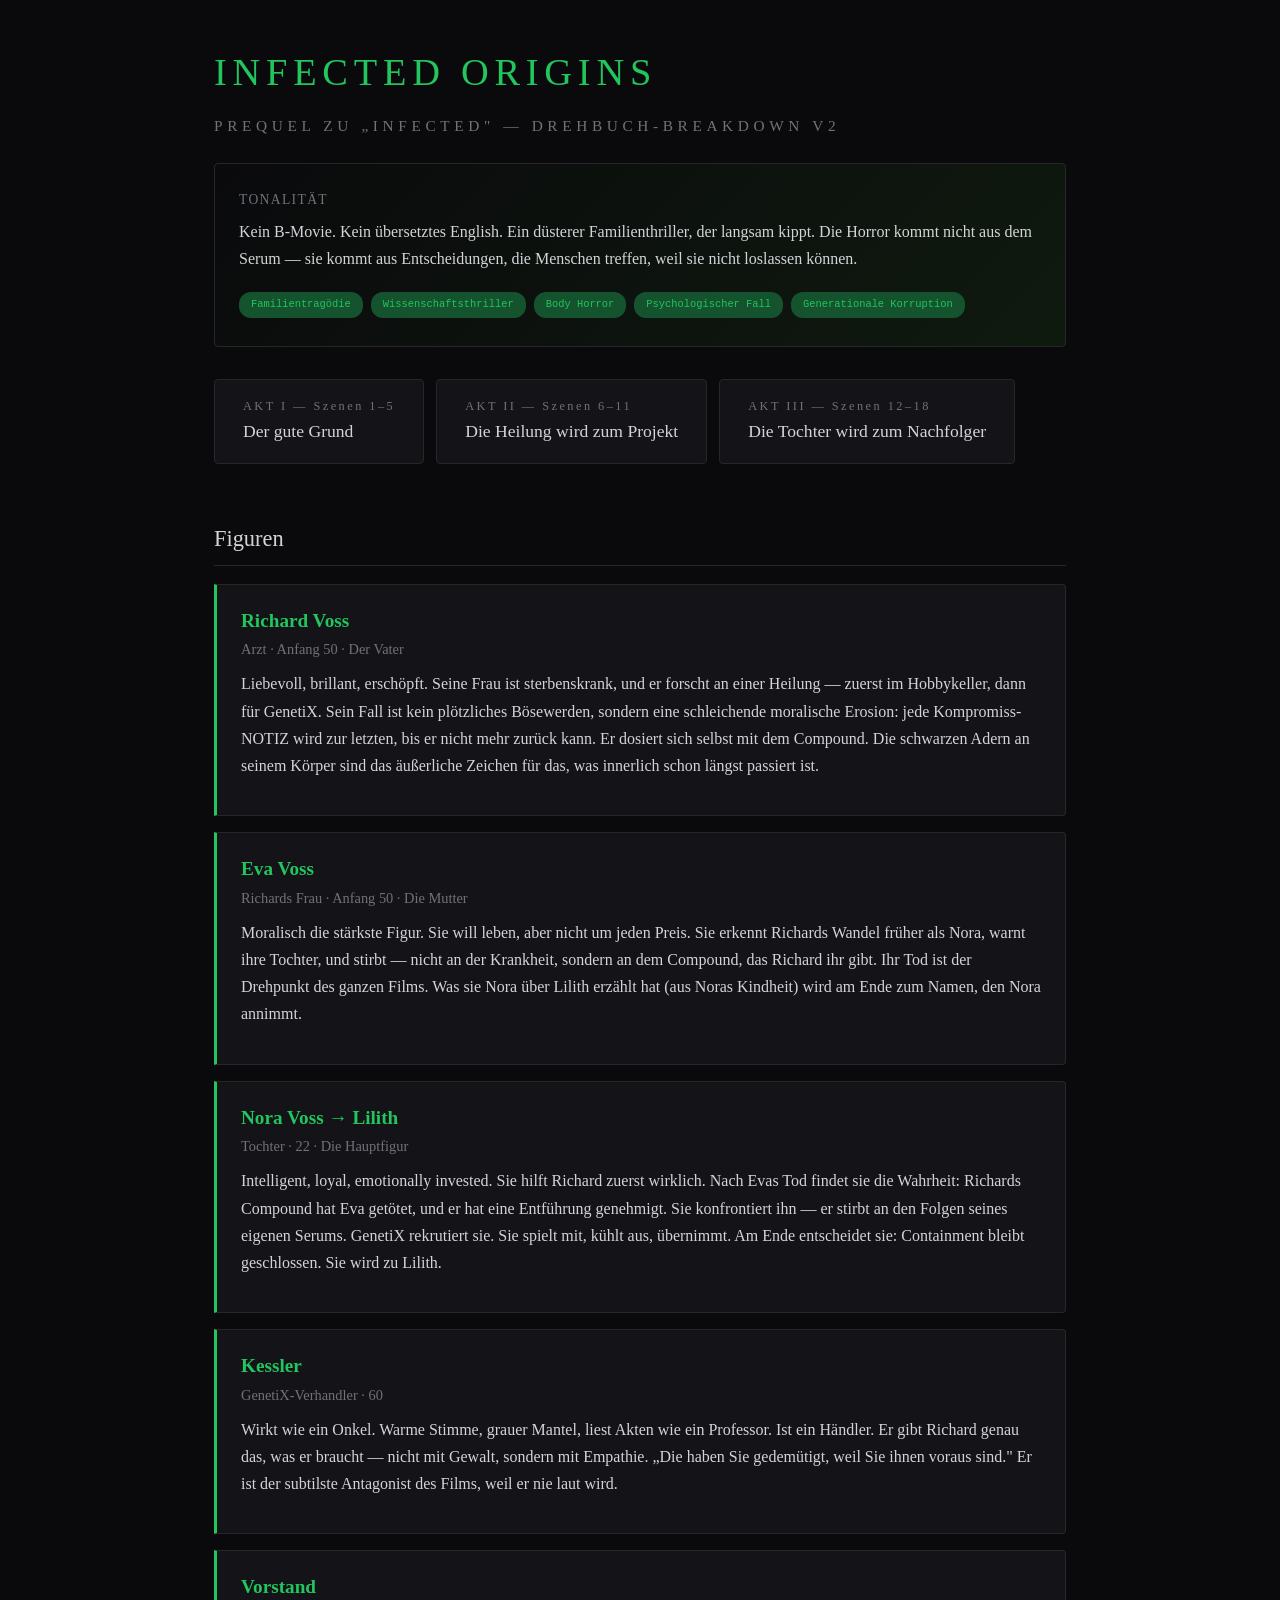
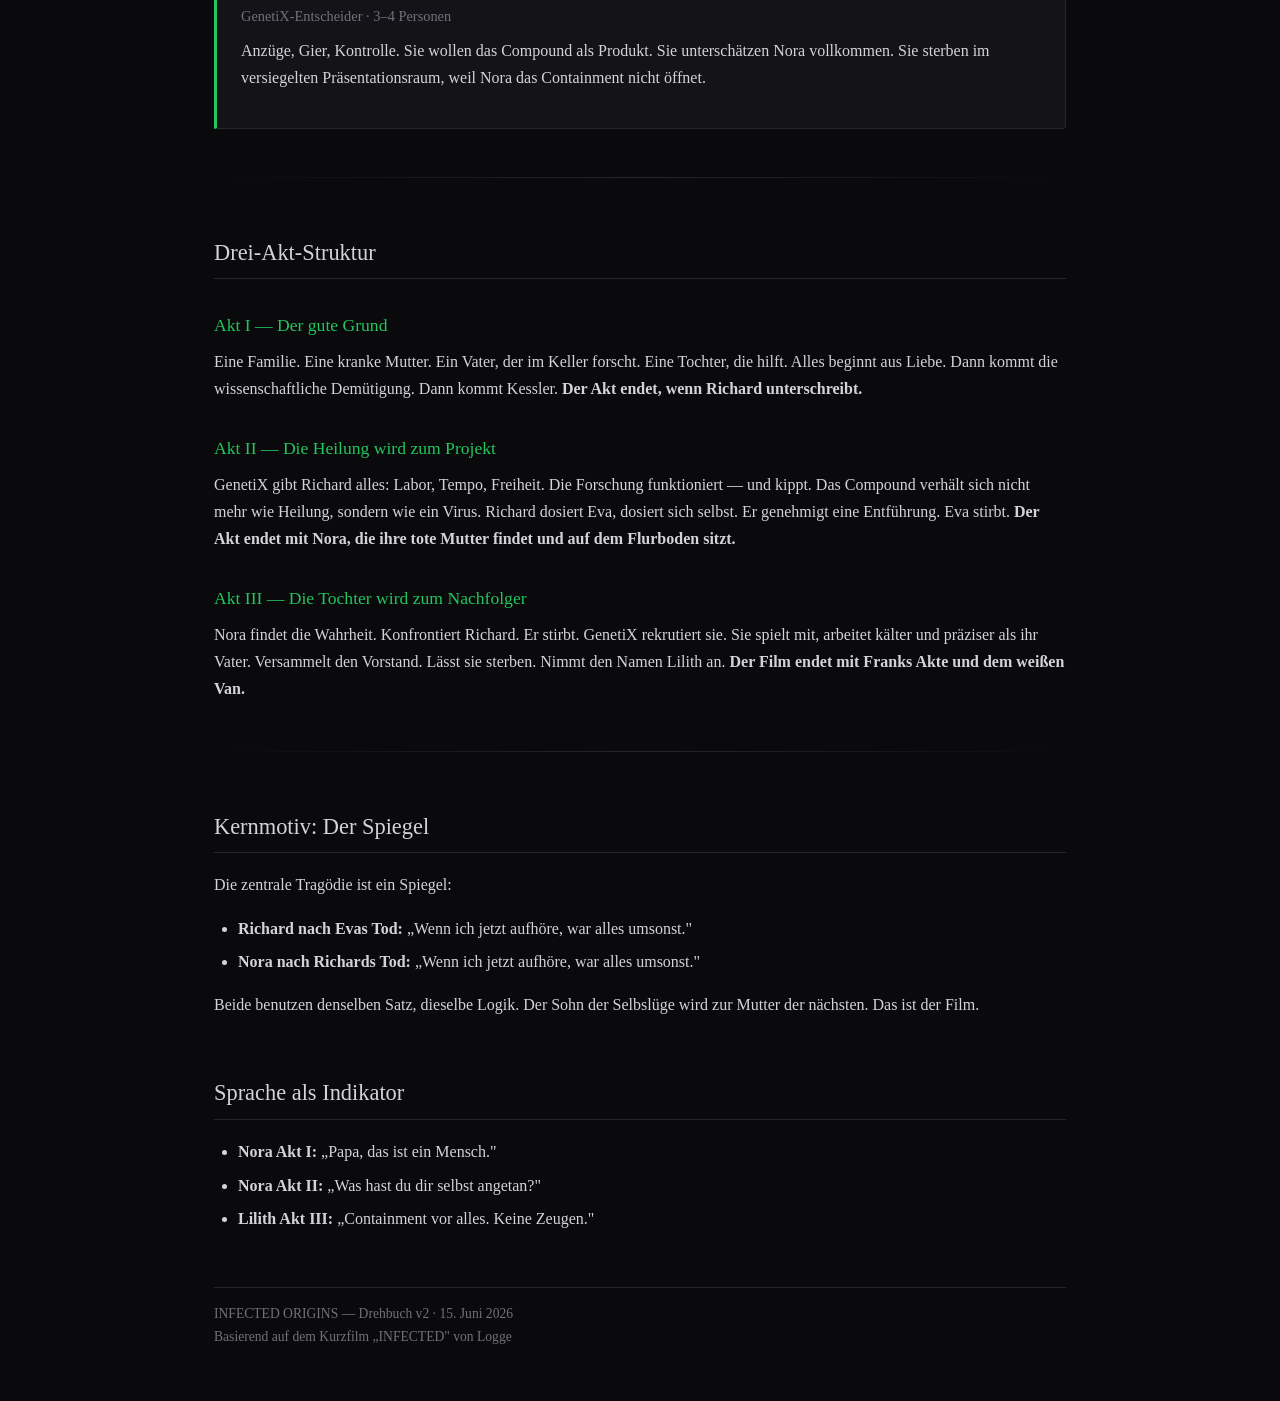
==== screenplay/html/index.html @ d0c457ff "Initial commit: screenplay v1+v2, HTML scene breakdowns, notes, GitHub Pages" ====
<!DOCTYPE html>
<html lang="de">
<head>
<meta charset="UTF-8">
<meta name="viewport" content="width=device-width, initial-scale=1.0">
<title>INFECTED ORIGINS — Drehbuch-Breakdown</title>
<style>
:root {
  --bg: #0a0a0c;
  --panel: #131318;
  --text: #d4d4d8;
  --muted: #71717a;
  --accent: #22c55e;
  --accent-dim: #14532d;
  --danger: #dc2626;
  --border: #27272a;
}
* { margin: 0; padding: 0; box-sizing: border-box; }
body {
  background: var(--bg);
  color: var(--text);
  font-family: 'Georgia', 'Times New Roman', serif;
  line-height: 1.7;
  max-width: 900px;
  margin: 0 auto;
  padding: 40px 24px;
}
h1 {
  font-size: 2.4em;
  letter-spacing: 0.15em;
  font-weight: 300;
  color: var(--accent);
  margin-bottom: 0.2em;
  text-transform: uppercase;
}
h1 .sub {
  display: block;
  font-size: 0.4em;
  color: var(--muted);
  letter-spacing: 0.3em;
  margin-top: 0.5em;
}
h2 {
  font-size: 1.4em;
  color: var(--text);
  margin-top: 2.5em;
  margin-bottom: 0.8em;
  padding-bottom: 0.3em;
  border-bottom: 1px solid var(--border);
  font-weight: 400;
}
h3 {
  font-size: 1.1em;
  color: var(--accent);
  margin-top: 1.8em;
  margin-bottom: 0.4em;
  font-weight: 400;
}
p { margin-bottom: 1em; }
ul { margin-left: 1.5em; margin-bottom: 1em; }
li { margin-bottom: 0.4em; }
a {
  color: var(--accent);
  text-decoration: none;
  border-bottom: 1px solid var(--accent-dim);
  transition: border-color 0.2s;
}
a:hover { border-color: var(--accent); }
.character-card {
  background: var(--panel);
  border: 1px solid var(--border);
  border-left: 3px solid var(--accent);
  padding: 20px 24px;
  margin-bottom: 16px;
  border-radius: 0 4px 4px 0;
}
.character-card .name {
  font-size: 1.2em;
  color: var(--accent);
  font-weight: 600;
}
.character-card .role {
  color: var(--muted);
  font-size: 0.9em;
  margin-bottom: 0.6em;
}
.act-nav {
  display: flex;
  gap: 12px;
  margin: 2em 0;
  flex-wrap: wrap;
}
.act-nav a {
  display: block;
  padding: 16px 28px;
  background: var(--panel);
  border: 1px solid var(--border);
  border-radius: 4px;
  text-decoration: none;
  color: var(--text);
  font-size: 1.1em;
  transition: all 0.2s;
}
.act-nav a:hover {
  border-color: var(--accent);
  color: var(--accent);
}
.act-nav a .num {
  display: block;
  font-size: 0.7em;
  color: var(--muted);
  letter-spacing: 0.2em;
}
.tone-box {
  background: linear-gradient(135deg, #0a0a0c 0%, #0f1a0f 100%);
  border: 1px solid var(--border);
  padding: 24px;
  border-radius: 4px;
  margin: 1.5em 0;
}
.theme-pill {
  display: inline-block;
  padding: 4px 12px;
  background: var(--accent-dim);
  color: var(--accent);
  border-radius: 12px;
  font-size: 0.8em;
  margin: 4px 4px 4px 0;
  font-family: monospace;
}
.divider {
  height: 1px;
  background: linear-gradient(90deg, transparent, var(--border), transparent);
  margin: 3em 0;
}
.footer {
  color: var(--muted);
  font-size: 0.85em;
  margin-top: 4em;
  padding-top: 1em;
  border-top: 1px solid var(--border);
}
</style>
</head>
<body>

<h1>INFECTED ORIGINS<span class="sub">Prequel zu „INFECTED" — Drehbuch-Breakdown v2</span></h1>

<div class="tone-box">
<p style="margin-bottom:0.5em; color:var(--muted); font-size:0.85em; letter-spacing:0.1em;">TONALITÄT</p>
<p>Kein B-Movie. Kein übersetztes English. Ein düsterer Familienthriller, der langsam kippt. Die Horror kommt nicht aus dem Serum — sie kommt aus Entscheidungen, die Menschen treffen, weil sie nicht loslassen können.</p>
<div style="margin-top:1em;">
<span class="theme-pill">Familientragödie</span>
<span class="theme-pill">Wissenschaftsthriller</span>
<span class="theme-pill">Body Horror</span>
<span class="theme-pill">Psychologischer Fall</span>
<span class="theme-pill">Generationale Korruption</span>
</div>
</div>

<div class="act-nav">
<a href="akt1.html"><span class="num">AKT I — Szenen 1–5</span>Der gute Grund</a>
<a href="akt2.html"><span class="num">AKT II — Szenen 6–11</span>Die Heilung wird zum Projekt</a>
<a href="akt3.html"><span class="num">AKT III — Szenen 12–18</span>Die Tochter wird zum Nachfolger</a>
</div>

<h2>Figuren</h2>

<div class="character-card">
<div class="name">Richard Voss</div>
<div class="role">Arzt · Anfang 50 · Der Vater</div>
<p>Liebevoll, brillant, erschöpft. Seine Frau ist sterbenskrank, und er forscht an einer Heilung — zuerst im Hobbykeller, dann für GenetiX. Sein Fall ist kein plötzliches Bösewerden, sondern eine schleichende moralische Erosion: jede Kompromiss-NOTIZ wird zur letzten, bis er nicht mehr zurück kann. Er dosiert sich selbst mit dem Compound. Die schwarzen Adern an seinem Körper sind das äußerliche Zeichen für das, was innerlich schon längst passiert ist.</p>
</div>

<div class="character-card">
<div class="name">Eva Voss</div>
<div class="role">Richards Frau · Anfang 50 · Die Mutter</div>
<p>Moralisch die stärkste Figur. Sie will leben, aber nicht um jeden Preis. Sie erkennt Richards Wandel früher als Nora, warnt ihre Tochter, und stirbt — nicht an der Krankheit, sondern an dem Compound, das Richard ihr gibt. Ihr Tod ist der Drehpunkt des ganzen Films. Was sie Nora über Lilith erzählt hat (aus Noras Kindheit) wird am Ende zum Namen, den Nora annimmt.</p>
</div>

<div class="character-card">
<div class="name">Nora Voss → Lilith</div>
<div class="role">Tochter · 22 · Die Hauptfigur</div>
<p>Intelligent, loyal, emotionally invested. Sie hilft Richard zuerst wirklich. Nach Evas Tod findet sie die Wahrheit: Richards Compound hat Eva getötet, und er hat eine Entführung genehmigt. Sie konfrontiert ihn — er stirbt an den Folgen seines eigenen Serums. GenetiX rekrutiert sie. Sie spielt mit, kühlt aus, übernimmt. Am Ende entscheidet sie: Containment bleibt geschlossen. Sie wird zu Lilith.</p>
</div>

<div class="character-card">
<div class="name">Kessler</div>
<div class="role">GenetiX-Verhandler · 60</div>
<p>Wirkt wie ein Onkel. Warme Stimme, grauer Mantel, liest Akten wie ein Professor. Ist ein Händler. Er gibt Richard genau das, was er braucht — nicht mit Gewalt, sondern mit Empathie. „Die haben Sie gedemütigt, weil Sie ihnen voraus sind." Er ist der subtilste Antagonist des Films, weil er nie laut wird.</p>
</div>

<div class="character-card">
<div class="name">Vorstand</div>
<div class="role">GenetiX-Entscheider · 3–4 Personen</div>
<p>Anzüge, Gier, Kontrolle. Sie wollen das Compound als Produkt. Sie unterschätzen Nora vollkommen. Sie sterben im versiegelten Präsentationsraum, weil Nora das Containment nicht öffnet.</p>
</div>

<div class="divider"></div>

<h2>Drei-Akt-Struktur</h2>

<h3>Akt I — Der gute Grund</h3>
<p>Eine Familie. Eine kranke Mutter. Ein Vater, der im Keller forscht. Eine Tochter, die hilft. Alles beginnt aus Liebe. Dann kommt die wissenschaftliche Demütigung. Dann kommt Kessler. <strong>Der Akt endet, wenn Richard unterschreibt.</strong></p>

<h3>Akt II — Die Heilung wird zum Projekt</h3>
<p>GenetiX gibt Richard alles: Labor, Tempo, Freiheit. Die Forschung funktioniert — und kippt. Das Compound verhält sich nicht mehr wie Heilung, sondern wie ein Virus. Richard dosiert Eva, dosiert sich selbst. Er genehmigt eine Entführung. Eva stirbt. <strong>Der Akt endet mit Nora, die ihre tote Mutter findet und auf dem Flurboden sitzt.</strong></p>

<h3>Akt III — Die Tochter wird zum Nachfolger</h3>
<p>Nora findet die Wahrheit. Konfrontiert Richard. Er stirbt. GenetiX rekrutiert sie. Sie spielt mit, arbeitet kälter und präziser als ihr Vater. Versammelt den Vorstand. Lässt sie sterben. Nimmt den Namen Lilith an. <strong>Der Film endet mit Franks Akte und dem weißen Van.</strong></p>

<div class="divider"></div>

<h2>Kernmotiv: Der Spiegel</h2>
<p>Die zentrale Tragödie ist ein Spiegel:</p>
<ul>
<li><strong>Richard nach Evas Tod:</strong> „Wenn ich jetzt aufhöre, war alles umsonst."</li>
<li><strong>Nora nach Richards Tod:</strong> „Wenn ich jetzt aufhöre, war alles umsonst."</li>
</ul>
<p>Beide benutzen denselben Satz, dieselbe Logik. Der Sohn der Selbslüge wird zur Mutter der nächsten. Das ist der Film.</p>

<h2>Sprache als Indikator</h2>
<ul>
<li><strong>Nora Akt I:</strong> „Papa, das ist ein Mensch."</li>
<li><strong>Nora Akt II:</strong> „Was hast du dir selbst angetan?"</li>
<li><strong>Lilith Akt III:</strong> „Containment vor alles. Keine Zeugen."</li>
</ul>

<div class="footer">
<p>INFECTED ORIGINS — Drehbuch v2 · 15. Juni 2026<br>
Basierend auf dem Kurzfilm „INFECTED" von Logge</p>
</div>

</body>
</html>
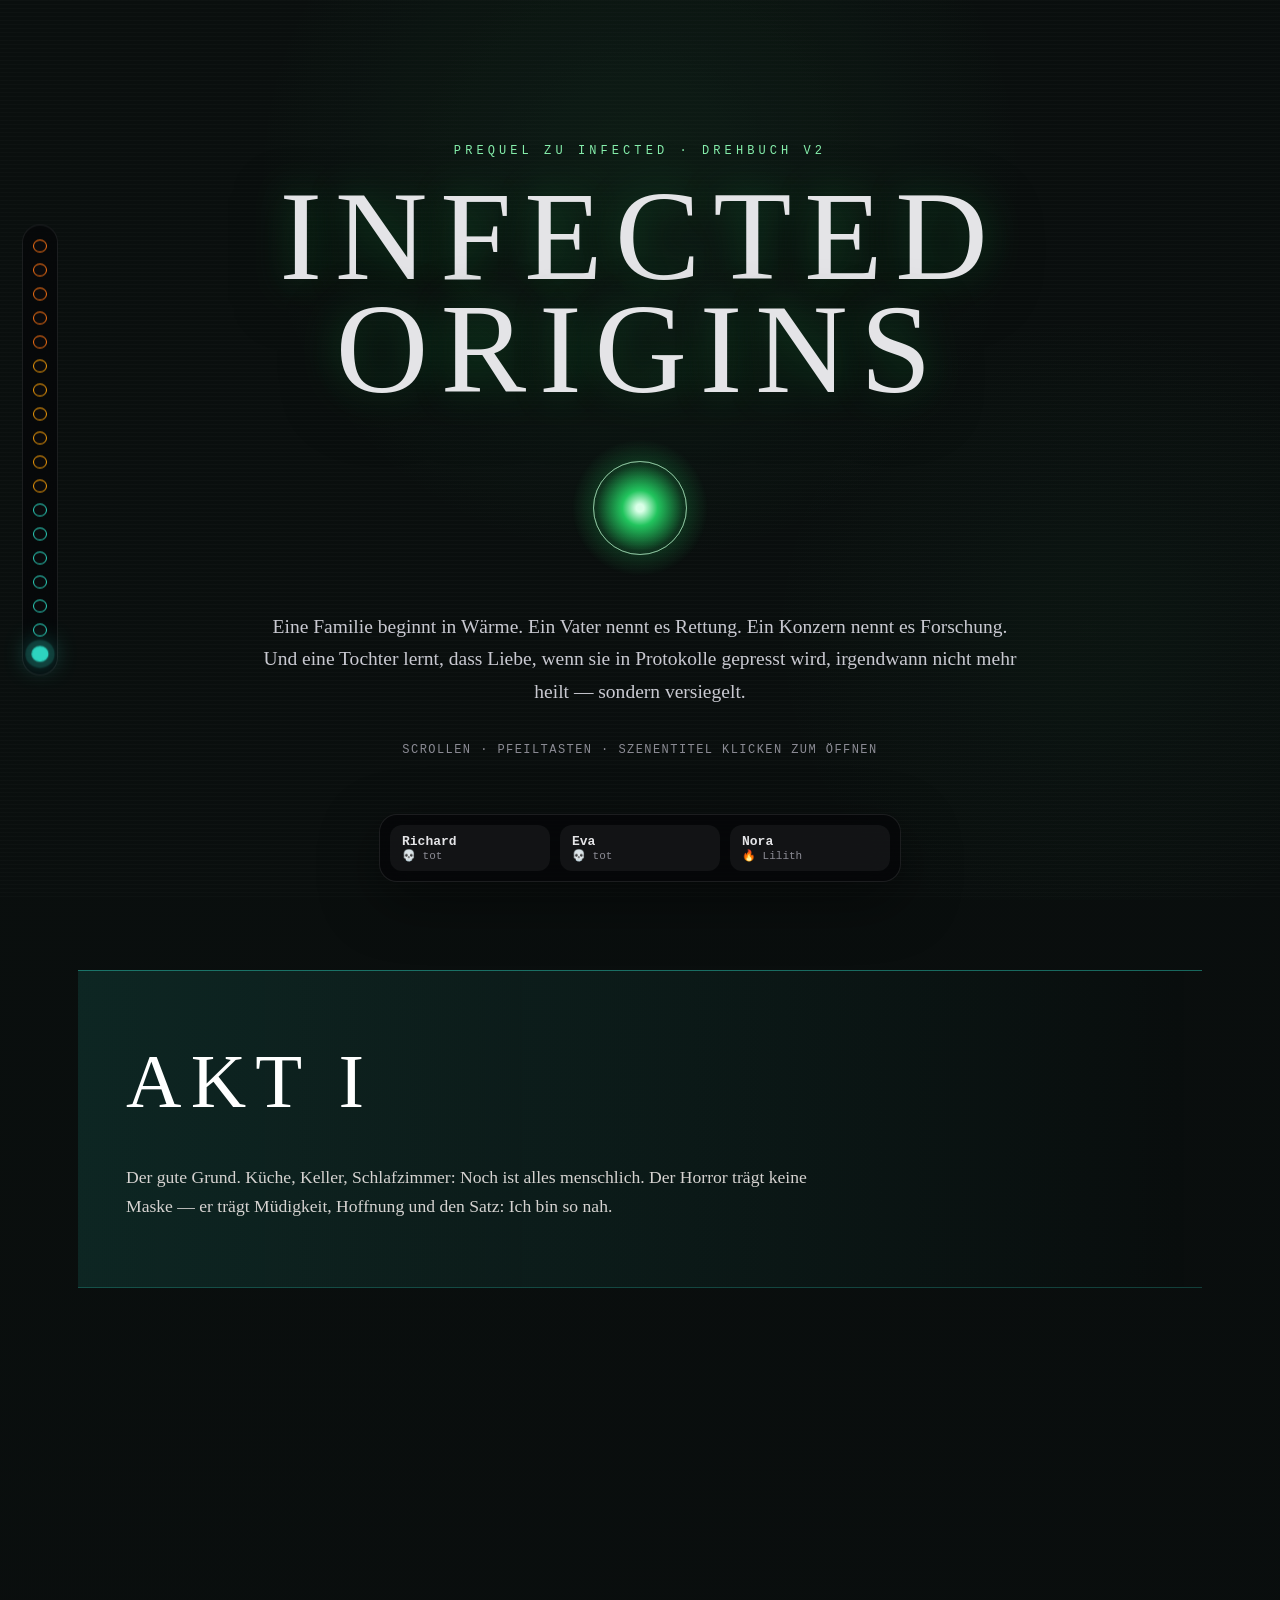
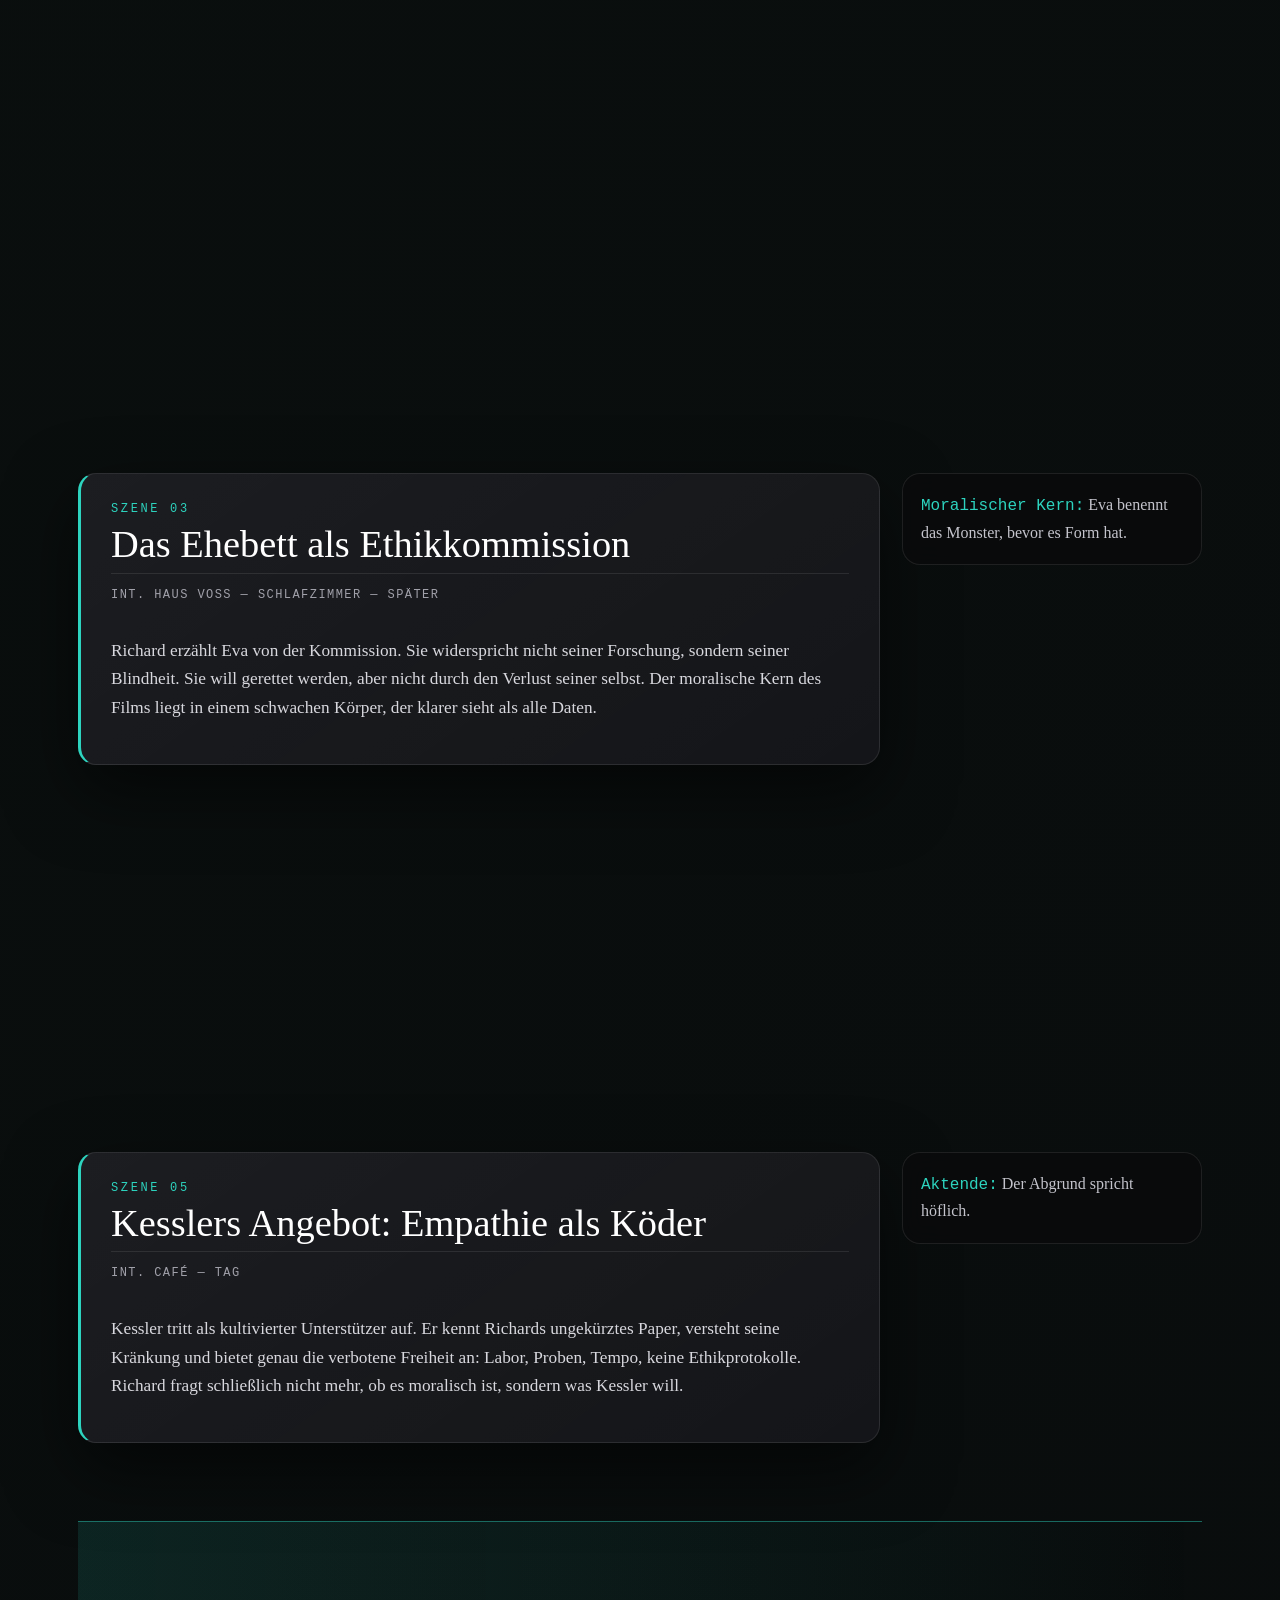
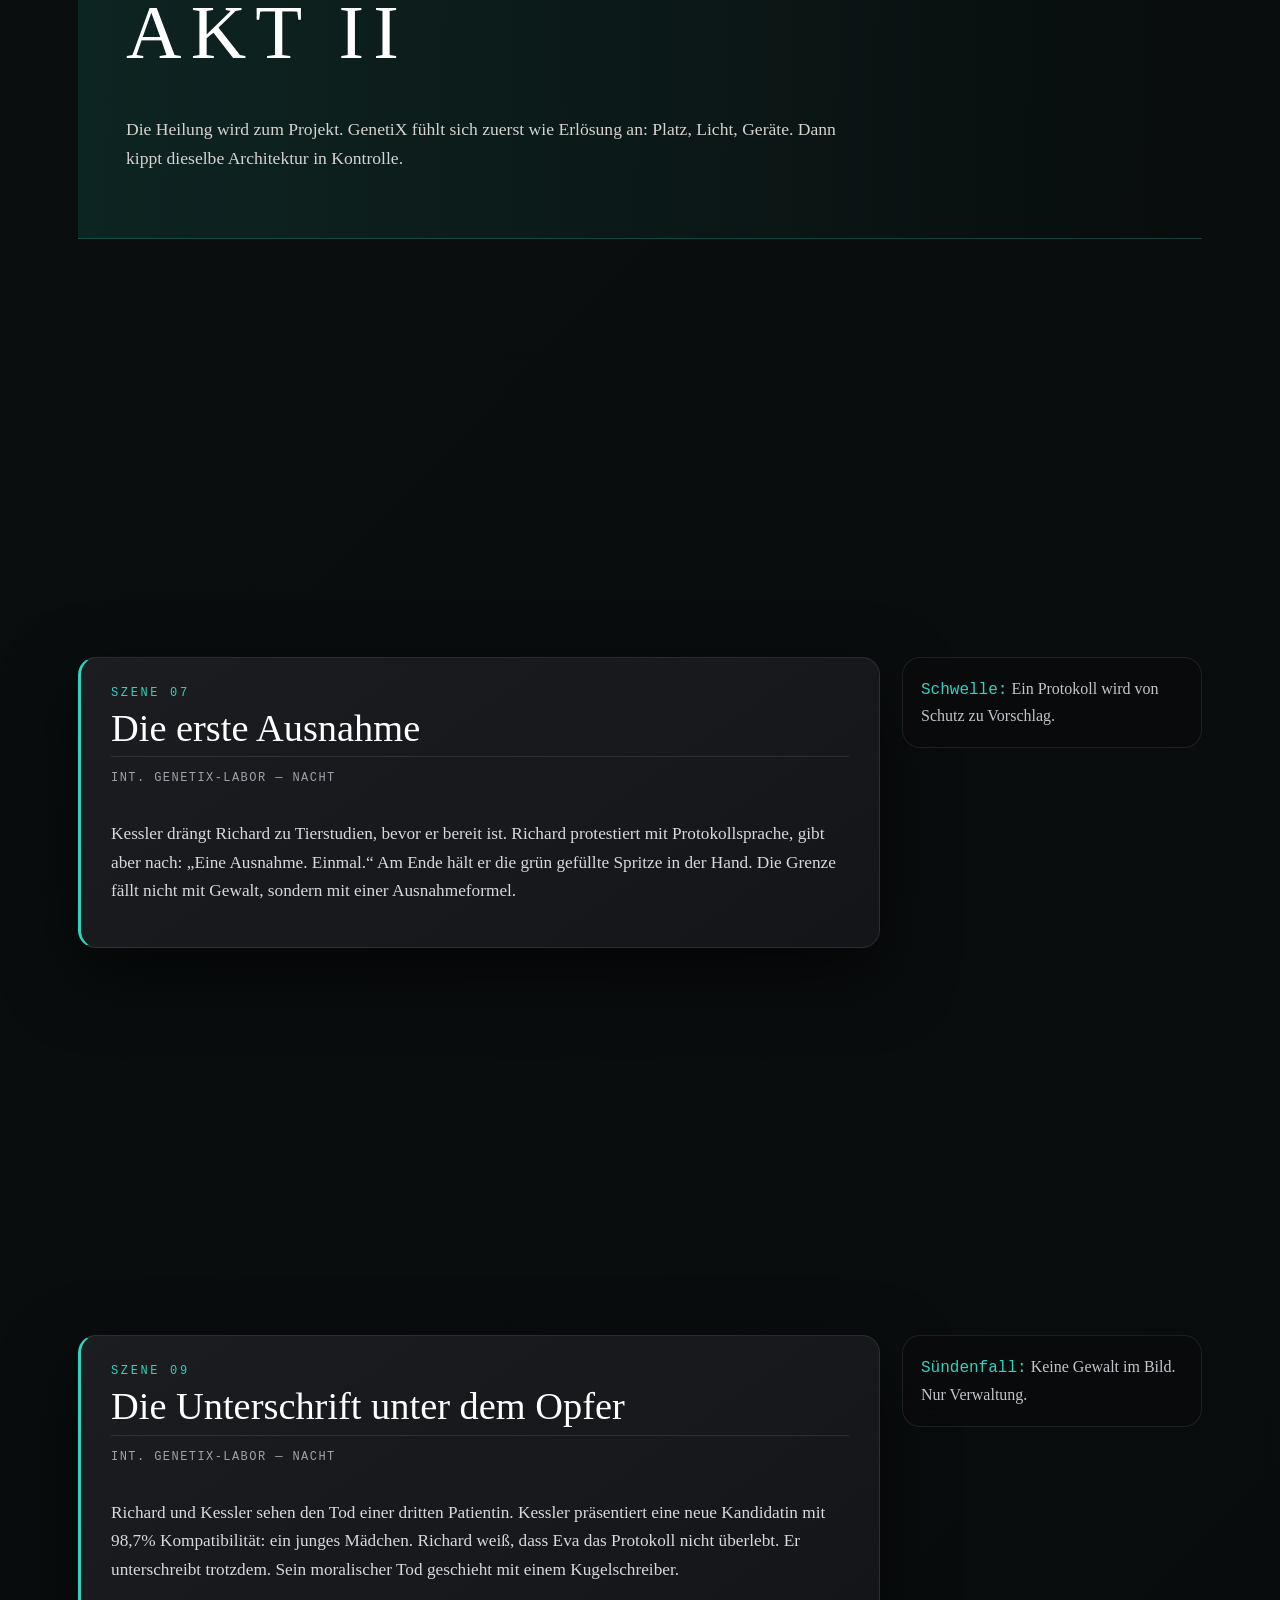
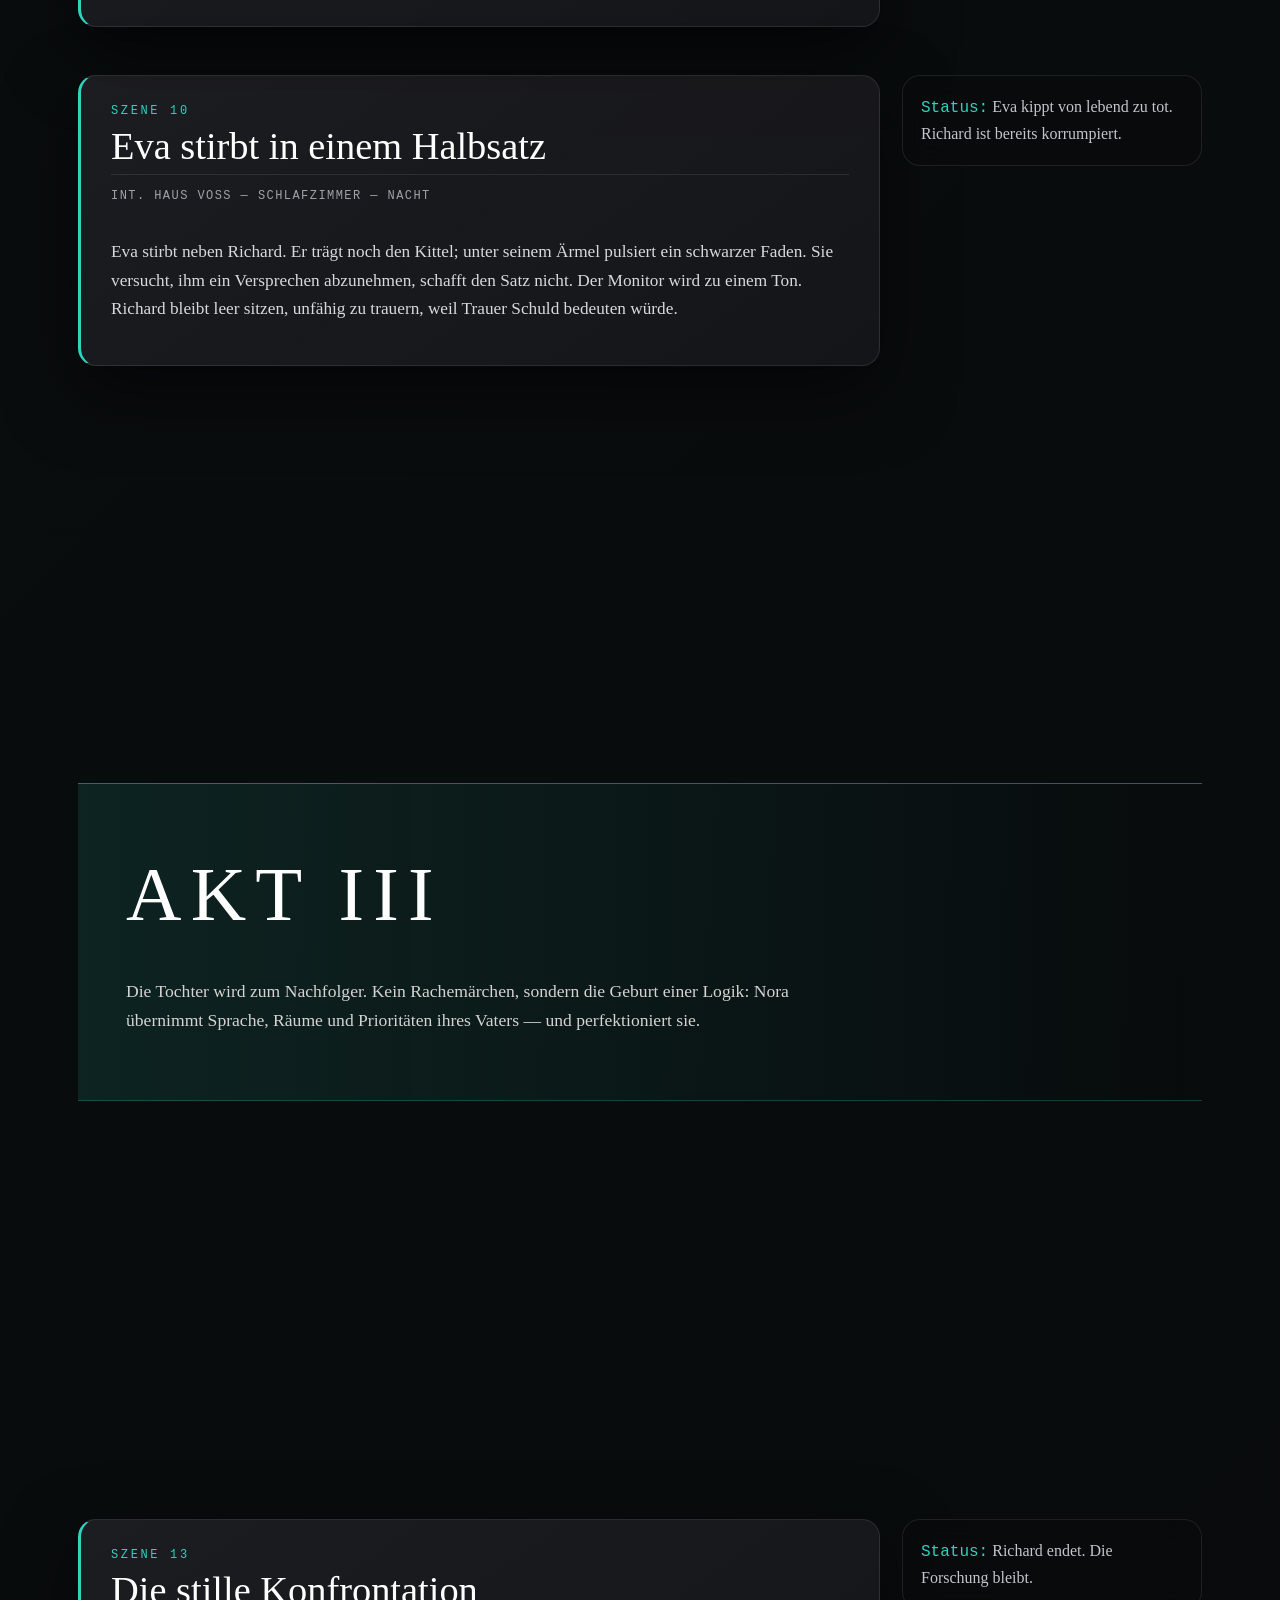
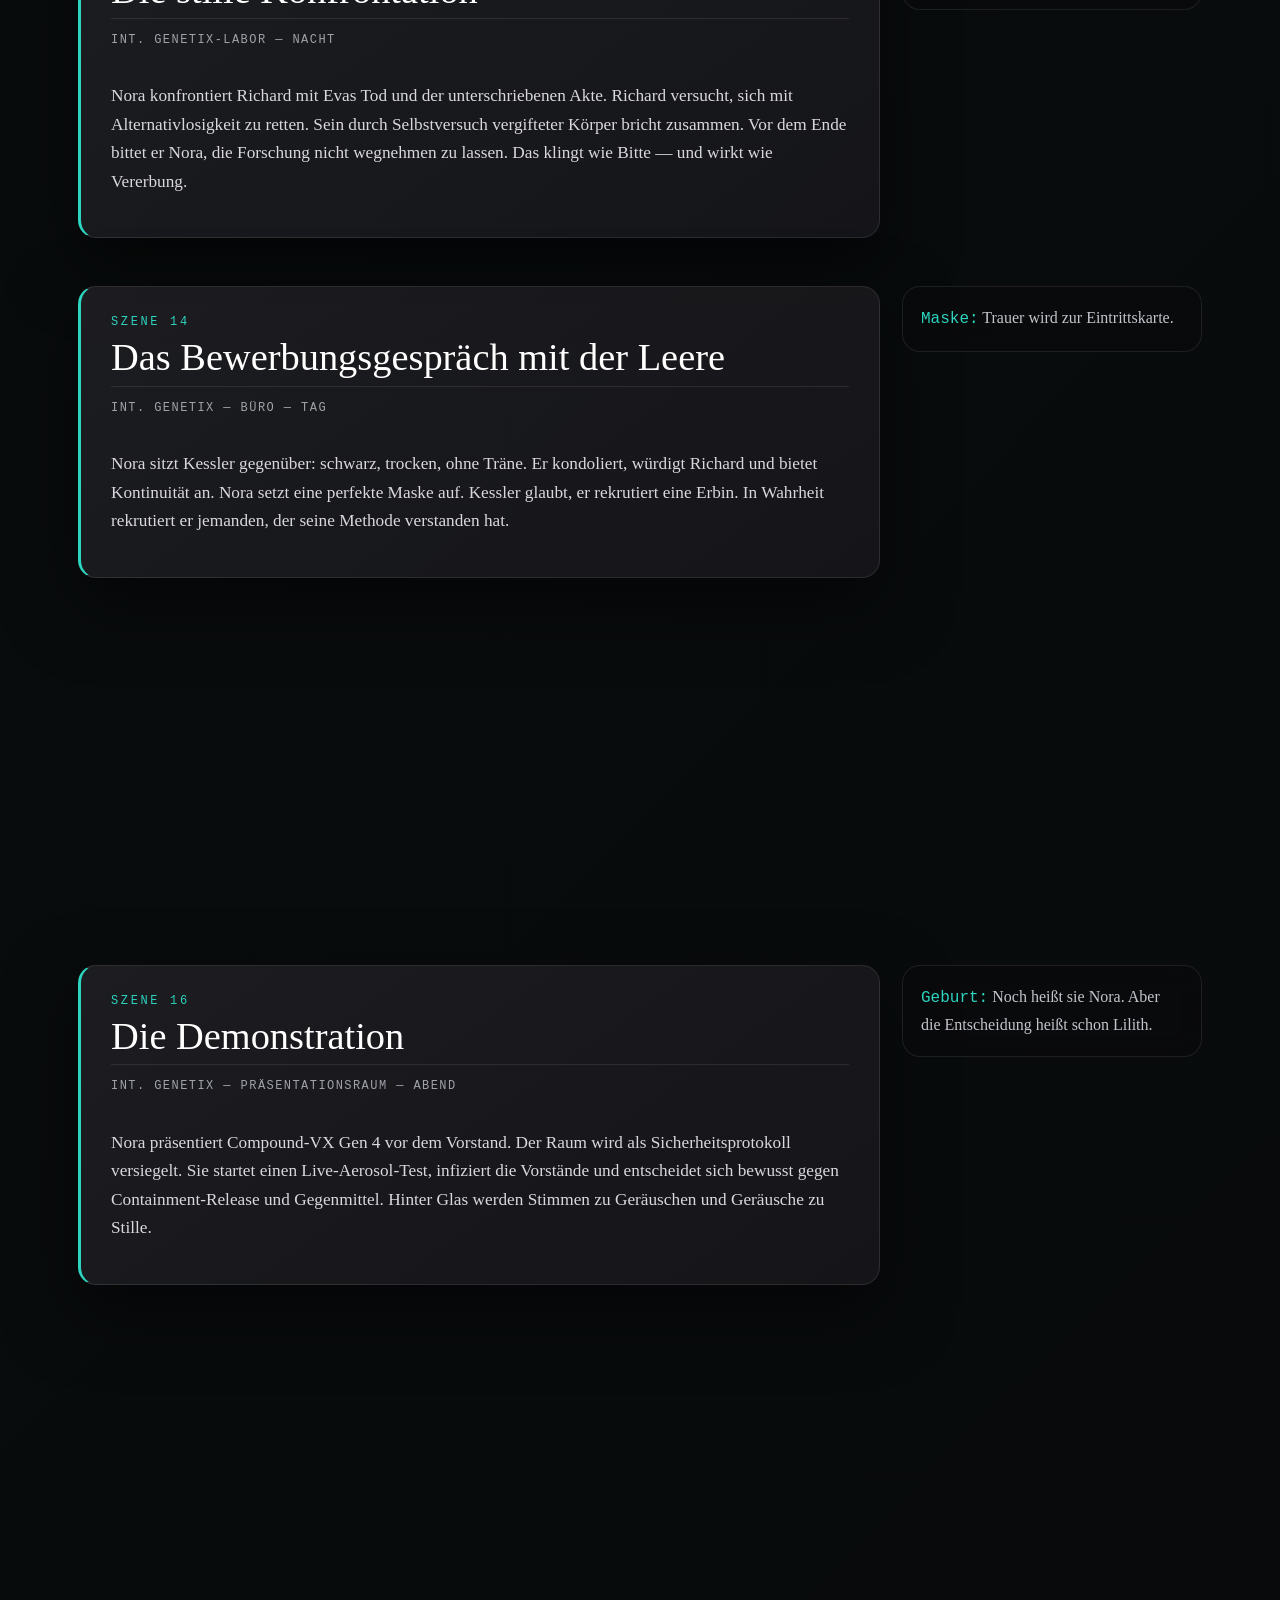
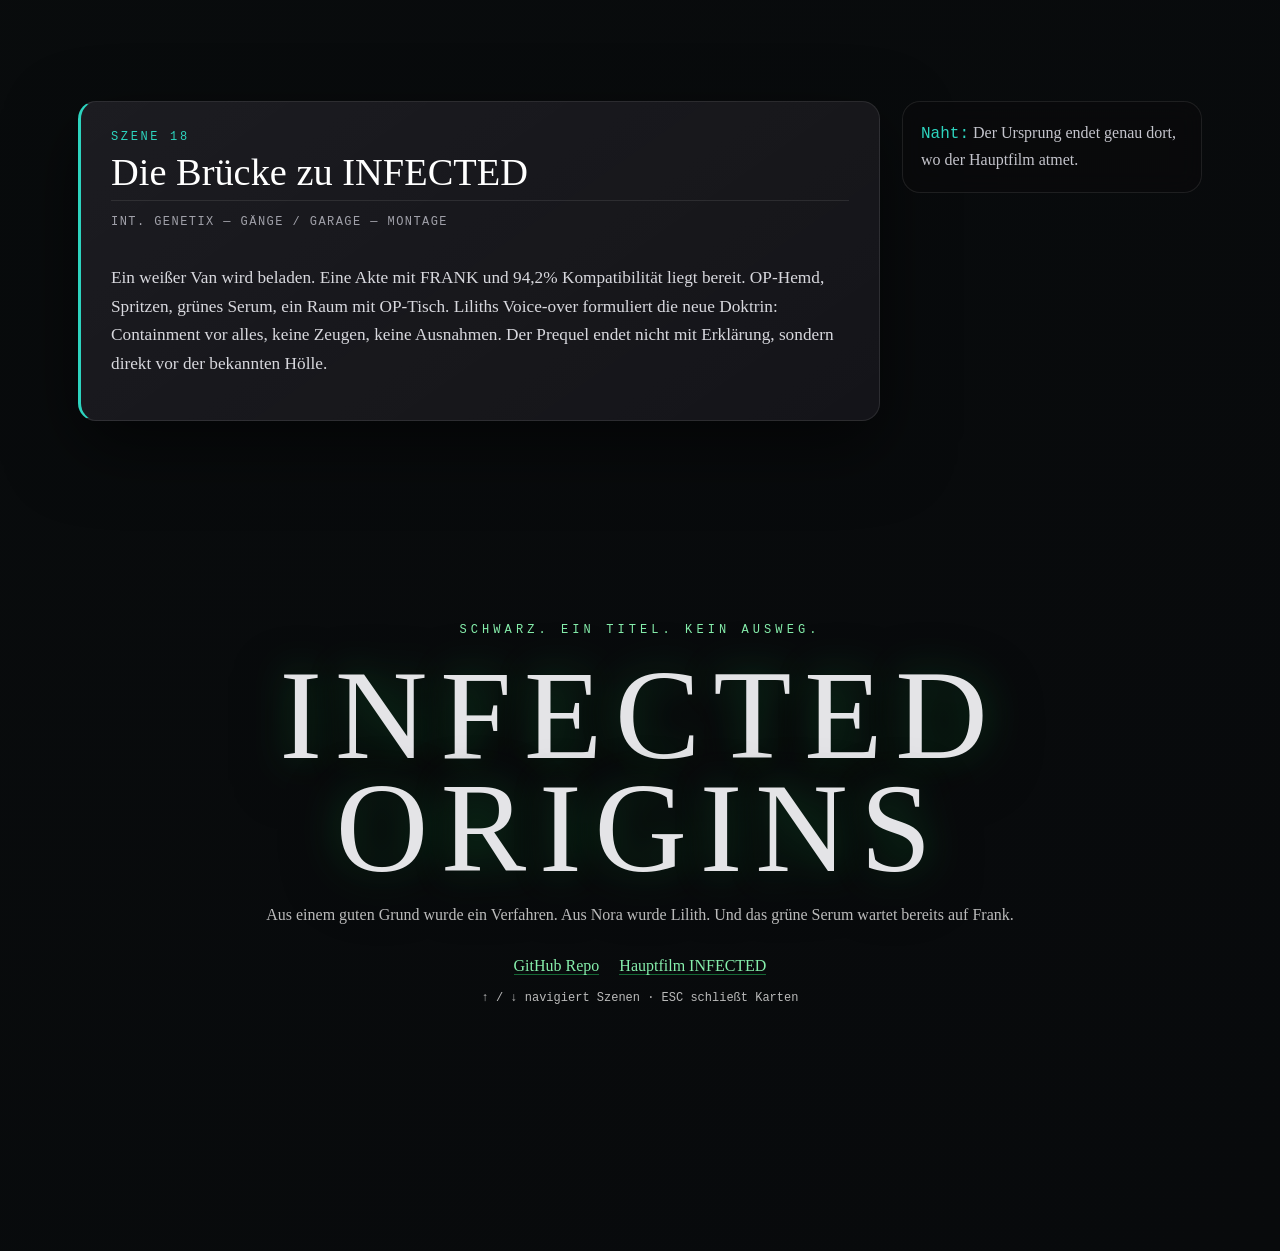
==== commit 50b24091: "Add interactive single-page experience with all 18 scenes, mood shifts, character tracker, keyboard " ====
--- a/screenplay/html/index.html
+++ b/screenplay/html/index.html
@@ -3,233 +3,12 @@
 <head>
 <meta charset="UTF-8">
 <meta name="viewport" content="width=device-width, initial-scale=1.0">
-<title>INFECTED ORIGINS — Drehbuch-Breakdown</title>
-<style>
-:root {
-  --bg: #0a0a0c;
-  --panel: #131318;
-  --text: #d4d4d8;
-  --muted: #71717a;
-  --accent: #22c55e;
-  --accent-dim: #14532d;
-  --danger: #dc2626;
-  --border: #27272a;
-}
-* { margin: 0; padding: 0; box-sizing: border-box; }
-body {
-  background: var(--bg);
-  color: var(--text);
-  font-family: 'Georgia', 'Times New Roman', serif;
-  line-height: 1.7;
-  max-width: 900px;
-  margin: 0 auto;
-  padding: 40px 24px;
-}
-h1 {
-  font-size: 2.4em;
-  letter-spacing: 0.15em;
-  font-weight: 300;
-  color: var(--accent);
-  margin-bottom: 0.2em;
-  text-transform: uppercase;
-}
-h1 .sub {
-  display: block;
-  font-size: 0.4em;
-  color: var(--muted);
-  letter-spacing: 0.3em;
-  margin-top: 0.5em;
-}
-h2 {
-  font-size: 1.4em;
-  color: var(--text);
-  margin-top: 2.5em;
-  margin-bottom: 0.8em;
-  padding-bottom: 0.3em;
-  border-bottom: 1px solid var(--border);
-  font-weight: 400;
-}
-h3 {
-  font-size: 1.1em;
-  color: var(--accent);
-  margin-top: 1.8em;
-  margin-bottom: 0.4em;
-  font-weight: 400;
-}
-p { margin-bottom: 1em; }
-ul { margin-left: 1.5em; margin-bottom: 1em; }
-li { margin-bottom: 0.4em; }
-a {
-  color: var(--accent);
-  text-decoration: none;
-  border-bottom: 1px solid var(--accent-dim);
-  transition: border-color 0.2s;
-}
-a:hover { border-color: var(--accent); }
-.character-card {
-  background: var(--panel);
-  border: 1px solid var(--border);
-  border-left: 3px solid var(--accent);
-  padding: 20px 24px;
-  margin-bottom: 16px;
-  border-radius: 0 4px 4px 0;
-}
-.character-card .name {
-  font-size: 1.2em;
-  color: var(--accent);
-  font-weight: 600;
-}
-.character-card .role {
-  color: var(--muted);
-  font-size: 0.9em;
-  margin-bottom: 0.6em;
-}
-.act-nav {
-  display: flex;
-  gap: 12px;
-  margin: 2em 0;
-  flex-wrap: wrap;
-}
-.act-nav a {
-  display: block;
-  padding: 16px 28px;
-  background: var(--panel);
-  border: 1px solid var(--border);
-  border-radius: 4px;
-  text-decoration: none;
-  color: var(--text);
-  font-size: 1.1em;
-  transition: all 0.2s;
-}
-.act-nav a:hover {
-  border-color: var(--accent);
-  color: var(--accent);
-}
-.act-nav a .num {
-  display: block;
-  font-size: 0.7em;
-  color: var(--muted);
-  letter-spacing: 0.2em;
-}
-.tone-box {
-  background: linear-gradient(135deg, #0a0a0c 0%, #0f1a0f 100%);
-  border: 1px solid var(--border);
-  padding: 24px;
-  border-radius: 4px;
-  margin: 1.5em 0;
-}
-.theme-pill {
-  display: inline-block;
-  padding: 4px 12px;
-  background: var(--accent-dim);
-  color: var(--accent);
-  border-radius: 12px;
-  font-size: 0.8em;
-  margin: 4px 4px 4px 0;
-  font-family: monospace;
-}
-.divider {
-  height: 1px;
-  background: linear-gradient(90deg, transparent, var(--border), transparent);
-  margin: 3em 0;
-}
-.footer {
-  color: var(--muted);
-  font-size: 0.85em;
-  margin-top: 4em;
-  padding-top: 1em;
-  border-top: 1px solid var(--border);
-}
-</style>
+<meta http-equiv="refresh" content="0; url=interactive.html">
+<title>INFECTED ORIGINS — Weiterleitung</title>
+<script>window.location.replace('interactive.html');</script>
+<style>body{margin:0;min-height:100vh;display:grid;place-items:center;background:#0a0a0c;color:#e4e4e7;font-family:Georgia,'Times New Roman',serif}a{color:#22c55e}</style>
 </head>
 <body>
-
-<h1>INFECTED ORIGINS<span class="sub">Prequel zu „INFECTED" — Drehbuch-Breakdown v2</span></h1>
-
-<div class="tone-box">
-<p style="margin-bottom:0.5em; color:var(--muted); font-size:0.85em; letter-spacing:0.1em;">TONALITÄT</p>
-<p>Kein B-Movie. Kein übersetztes English. Ein düsterer Familienthriller, der langsam kippt. Die Horror kommt nicht aus dem Serum — sie kommt aus Entscheidungen, die Menschen treffen, weil sie nicht loslassen können.</p>
-<div style="margin-top:1em;">
-<span class="theme-pill">Familientragödie</span>
-<span class="theme-pill">Wissenschaftsthriller</span>
-<span class="theme-pill">Body Horror</span>
-<span class="theme-pill">Psychologischer Fall</span>
-<span class="theme-pill">Generationale Korruption</span>
-</div>
-</div>
-
-<div class="act-nav">
-<a href="akt1.html"><span class="num">AKT I — Szenen 1–5</span>Der gute Grund</a>
-<a href="akt2.html"><span class="num">AKT II — Szenen 6–11</span>Die Heilung wird zum Projekt</a>
-<a href="akt3.html"><span class="num">AKT III — Szenen 12–18</span>Die Tochter wird zum Nachfolger</a>
-</div>
-
-<h2>Figuren</h2>
-
-<div class="character-card">
-<div class="name">Richard Voss</div>
-<div class="role">Arzt · Anfang 50 · Der Vater</div>
-<p>Liebevoll, brillant, erschöpft. Seine Frau ist sterbenskrank, und er forscht an einer Heilung — zuerst im Hobbykeller, dann für GenetiX. Sein Fall ist kein plötzliches Bösewerden, sondern eine schleichende moralische Erosion: jede Kompromiss-NOTIZ wird zur letzten, bis er nicht mehr zurück kann. Er dosiert sich selbst mit dem Compound. Die schwarzen Adern an seinem Körper sind das äußerliche Zeichen für das, was innerlich schon längst passiert ist.</p>
-</div>
-
-<div class="character-card">
-<div class="name">Eva Voss</div>
-<div class="role">Richards Frau · Anfang 50 · Die Mutter</div>
-<p>Moralisch die stärkste Figur. Sie will leben, aber nicht um jeden Preis. Sie erkennt Richards Wandel früher als Nora, warnt ihre Tochter, und stirbt — nicht an der Krankheit, sondern an dem Compound, das Richard ihr gibt. Ihr Tod ist der Drehpunkt des ganzen Films. Was sie Nora über Lilith erzählt hat (aus Noras Kindheit) wird am Ende zum Namen, den Nora annimmt.</p>
-</div>
-
-<div class="character-card">
-<div class="name">Nora Voss → Lilith</div>
-<div class="role">Tochter · 22 · Die Hauptfigur</div>
-<p>Intelligent, loyal, emotionally invested. Sie hilft Richard zuerst wirklich. Nach Evas Tod findet sie die Wahrheit: Richards Compound hat Eva getötet, und er hat eine Entführung genehmigt. Sie konfrontiert ihn — er stirbt an den Folgen seines eigenen Serums. GenetiX rekrutiert sie. Sie spielt mit, kühlt aus, übernimmt. Am Ende entscheidet sie: Containment bleibt geschlossen. Sie wird zu Lilith.</p>
-</div>
-
-<div class="character-card">
-<div class="name">Kessler</div>
-<div class="role">GenetiX-Verhandler · 60</div>
-<p>Wirkt wie ein Onkel. Warme Stimme, grauer Mantel, liest Akten wie ein Professor. Ist ein Händler. Er gibt Richard genau das, was er braucht — nicht mit Gewalt, sondern mit Empathie. „Die haben Sie gedemütigt, weil Sie ihnen voraus sind." Er ist der subtilste Antagonist des Films, weil er nie laut wird.</p>
-</div>
-
-<div class="character-card">
-<div class="name">Vorstand</div>
-<div class="role">GenetiX-Entscheider · 3–4 Personen</div>
-<p>Anzüge, Gier, Kontrolle. Sie wollen das Compound als Produkt. Sie unterschätzen Nora vollkommen. Sie sterben im versiegelten Präsentationsraum, weil Nora das Containment nicht öffnet.</p>
-</div>
-
-<div class="divider"></div>
-
-<h2>Drei-Akt-Struktur</h2>
-
-<h3>Akt I — Der gute Grund</h3>
-<p>Eine Familie. Eine kranke Mutter. Ein Vater, der im Keller forscht. Eine Tochter, die hilft. Alles beginnt aus Liebe. Dann kommt die wissenschaftliche Demütigung. Dann kommt Kessler. <strong>Der Akt endet, wenn Richard unterschreibt.</strong></p>
-
-<h3>Akt II — Die Heilung wird zum Projekt</h3>
-<p>GenetiX gibt Richard alles: Labor, Tempo, Freiheit. Die Forschung funktioniert — und kippt. Das Compound verhält sich nicht mehr wie Heilung, sondern wie ein Virus. Richard dosiert Eva, dosiert sich selbst. Er genehmigt eine Entführung. Eva stirbt. <strong>Der Akt endet mit Nora, die ihre tote Mutter findet und auf dem Flurboden sitzt.</strong></p>
-
-<h3>Akt III — Die Tochter wird zum Nachfolger</h3>
-<p>Nora findet die Wahrheit. Konfrontiert Richard. Er stirbt. GenetiX rekrutiert sie. Sie spielt mit, arbeitet kälter und präziser als ihr Vater. Versammelt den Vorstand. Lässt sie sterben. Nimmt den Namen Lilith an. <strong>Der Film endet mit Franks Akte und dem weißen Van.</strong></p>
-
-<div class="divider"></div>
-
-<h2>Kernmotiv: Der Spiegel</h2>
-<p>Die zentrale Tragödie ist ein Spiegel:</p>
-<ul>
-<li><strong>Richard nach Evas Tod:</strong> „Wenn ich jetzt aufhöre, war alles umsonst."</li>
-<li><strong>Nora nach Richards Tod:</strong> „Wenn ich jetzt aufhöre, war alles umsonst."</li>
-</ul>
-<p>Beide benutzen denselben Satz, dieselbe Logik. Der Sohn der Selbslüge wird zur Mutter der nächsten. Das ist der Film.</p>
-
-<h2>Sprache als Indikator</h2>
-<ul>
-<li><strong>Nora Akt I:</strong> „Papa, das ist ein Mensch."</li>
-<li><strong>Nora Akt II:</strong> „Was hast du dir selbst angetan?"</li>
-<li><strong>Lilith Akt III:</strong> „Containment vor alles. Keine Zeugen."</li>
-</ul>
-
-<div class="footer">
-<p>INFECTED ORIGINS — Drehbuch v2 · 15. Juni 2026<br>
-Basierend auf dem Kurzfilm „INFECTED" von Logge</p>
-</div>
-
+<p>Weiter zu <a href="interactive.html">INFECTED ORIGINS — Interactive Experience</a>…</p>
 </body>
 </html>
